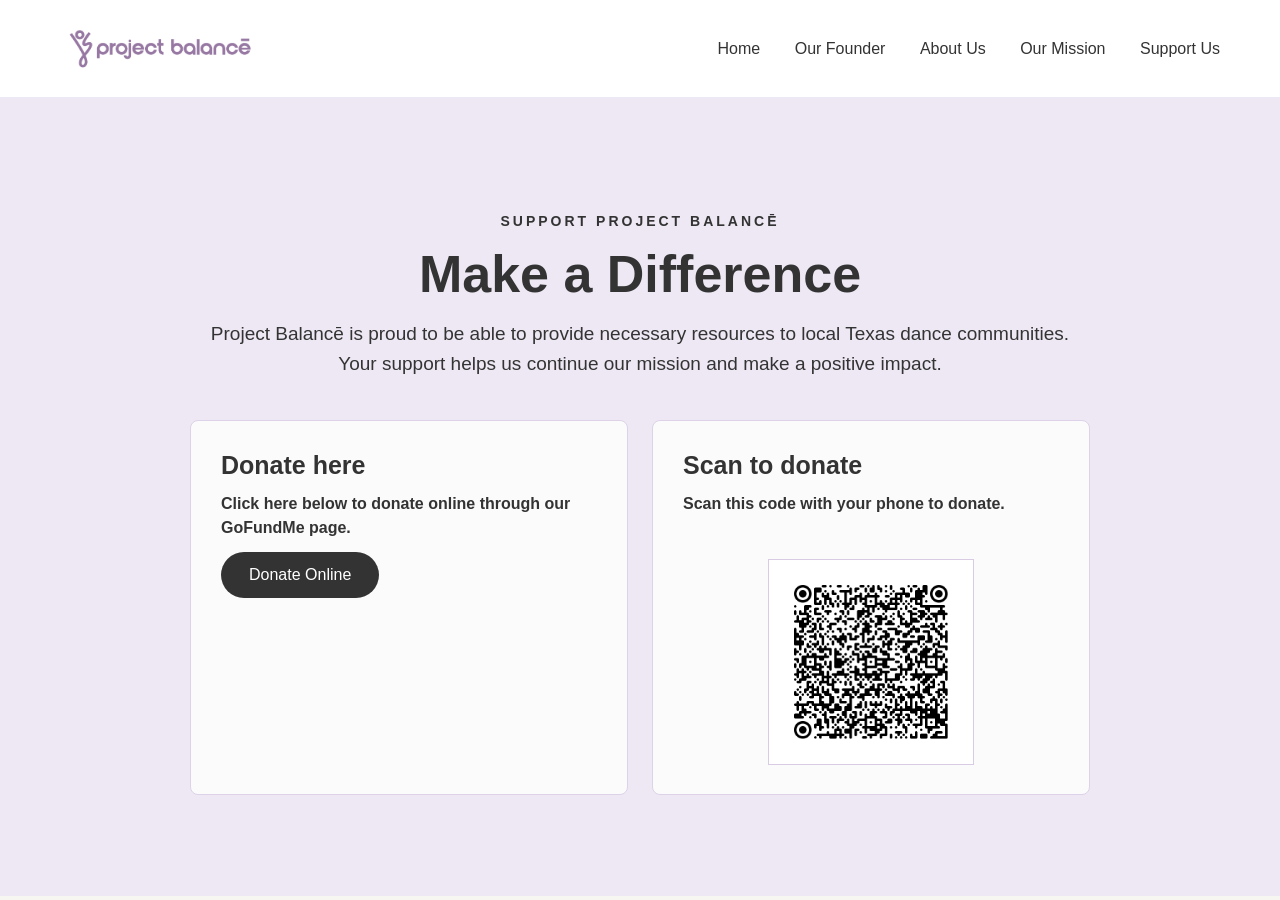
==== donate.html @ 3325b194 "Add files via upload" ====
<!DOCTYPE html>
<html>
<head>
    <meta charset="UTF-8">
    <meta name="viewport" content="width=device-width, initial-scale=1.0">
    <title>Donate | Project Balance</title>
    <link rel="stylesheet" href="style.css">
</head>

<body>

<header>
    <div class="logo">
        <a href="index.html">
            <img src="logo.png" alt="Project Balancē logo">
        </a>
    </div>

    <nav>
        <a href="index.html">Home</a>
        <a href="founder.html">Our Founder</a>
        <a href="index.html#about">About Us</a>
        <a href="mission.html">Our Mission</a>
        <a href="donate.html">Support Us</a>
    </nav>
</header>

<main class="donate-page">
    <section class="donate-content">
        <p class="small-title">SUPPORT PROJECT BALANCĒ</p>
        <h1>Make a Difference</h1>
        <p class="donate-text">
            Project Balancē is proud to be able to provide necessary resources to local Texas dance communities. Your support helps us continue our mission and make a positive impact. 
        </p>

        <div class="donation-options">
            <div class="donation-option">
                <h2>Donate here</h2>
                <p class="donate-prompt">Click here below to donate online through our GoFundMe page.</p>
                <a href="https://www.gofundme.com/f/donate-to-project-balance-for-local-texas-dance-communities?utm_campaign=three_word_link&utm_medium=customer&utm_source=three_word_link_posters" class="button" target="_blank" rel="noopener noreferrer">Donate Online</a>
            </div>

            <div class="donation-option">
                <h2>Scan to donate</h2>
                <p class="donate-prompt">Scan this code with your phone to donate.</p>
                <img src="qr.png" alt="QR code to donate to Project Balancē" class="qr-placeholder">
            </div>
        </div>

    </section>
</main>

</body>
</html>
---- style.css ----
body {
    margin: 0;
    font-family: avenir, "avenir next", helvetica, Arial, sans-serif;
    background-color: #f8f6f1;
    color: #333333;
}
header {
    background-color: white;
    padding: 20px 60px;

    display: flex;
    justify-content: space-between;
    align-items: center;
}

header h1 {
    margin: 0;
    font-size: 28px;
}

nav a {
    color: #333333;
    text-decoration: none;
    margin-left: 30px;
    font-size: 16px;
}

nav a:hover {
    color: #8a6f9f;
}
.hero {
    min-height: 600px;
    display: flex;
    align-items: center;
    padding: 0 60px;
    background-color: #eee8f4;
}

.hero-content {
    max-width: 650px;
}

.small-title {
    font-size: 14px;
    letter-spacing: 3px;
    font-weight: bold;
}

.hero h2 {
    font-size: 20px;
    line-height: 1.1;
    margin: 15px 0 20px;
}

.hero-text {
    font-size: 15px;
    line-height: 1.6;
    max-width: 550px;
    margin-bottom: 35px;
}

.donate-prompt {
    margin: 0 0 12px;
    font-size: 16px;
    font-weight: bold;
}

.button {
    display: inline-block;
    background-color: #333333;
    color: white;
    text-decoration: none;
    padding: 14px 28px;
    border-radius: 30px;
}

.button:hover {
    background-color: #8a6f9f;
}

.mission-page {
    padding: 80px 60px;
    box-sizing: border-box;
}

.mission-intro {
    max-width: 820px;
    margin: 0 auto 48px;
    text-align: center;
}

.mission-intro h1 {
    font-size: clamp(2.4rem, 4vw, 4rem);
    margin: 12px 0 18px;
}

.mission-intro p:not(.small-title) {
    font-size: 18px;
    line-height: 1.7;
}

.mission-focus {
    display: grid;
    grid-template-columns: repeat(2, minmax(0, 1fr));
    gap: 32px;
    width: min(1200px, 100%);
    margin: 0 auto;
}

.mission-focus article {
    background-color: #fbfbfb;
    border: 1px solid #ddd2e7;
    border-radius: 12px;
    padding: 32px 28px;
    display: flex;
    flex-direction: column;
    min-height: 440px;
}

.mission-focus h2 {
    margin-top: 0;
    font-size: clamp(2rem, 3vw, 2.8rem);
}

.mission-focus p {
    font-size: 18px;
    line-height: 1.7;
    margin: 0;
}

@media (max-width: 720px) {
    .mission-page {
        padding: 60px 24px;
    }

    .mission-focus {
        grid-template-columns: 1fr;
    }
}

.about {
    padding: 100px 60px;
    background-color: #fbfbfb;
}

.about-content {
    max-width: 750px;
    margin: 0 auto;
    text-align: center;
}

.about h2 {
    font-size: 42px;
    margin: 15px 0 25px;
}

.about p {
    font-size: 18px;
    line-height: 1.7;
}
.logo img {
    width: 200px;
    height: auto;
    display: block;
}
.logo2 img {
    width: 450px;
    height: auto;
    display: block;
}
.hero-content img {
    width: 450px;
    height: auto;
}

.donate-page {
    min-height: calc(100vh - 101px);
    display: flex;
    align-items: center;
    justify-content: center;
    padding: 80px 60px;
    box-sizing: border-box;
    background-color: #eee8f4;
}

.donate-content {
    width: min(900px, 100%);
    text-align: center;
}

.donate-content h1 {
    font-size: 52px;
    margin: 15px 0;
}

.donate-text {
    font-size: 19px;
    line-height: 1.6;
    margin: 0 auto 40px;
}

.donation-options {
    display: grid;
    grid-template-columns: repeat(2, minmax(0, 1fr));
    gap: 24px;
    text-align: left;
}

.donation-option {
    padding: 30px;
    background-color: #fbfbfb;
    border: 1px solid #ddd2e7;
    border-radius: 8px;
}

.donation-option h2 {
    margin: 0 0 12px;
    font-size: 25px;
}

.founder {
    display: grid;
    grid-template-columns: 180px 1fr;
    gap: 32px;
    align-items: center;
    max-width: 700px;
    margin: 70px auto 0;
    text-align: left;
}

.founder-photo,
.founder-page-photo {
    display: grid;
    place-items: center;
    box-sizing: border-box;
    background-color: #eee8f4;
    border: 1px solid #ddd2e7;
    color: #755290;
    font-size: 13px;
    font-weight: bold;
    text-align: center;
}

.founder-photo {
    width: 180px;
    aspect-ratio: 1;
    padding: 20px;
}

.founder-info h3 {
    margin: 0 0 12px;
    font-size: 30px;
}

.founder-info p {
    margin-top: 0;
}

.founder-info .button {
    margin-top: 8px;
}

.founder-page {
    min-height: calc(100vh - 101px);
    display: flex;
    align-items: center;
    justify-content: center;
    padding: 80px 60px;
    box-sizing: border-box;
    background-color: #eee8f4;
}

.founder-page-content {
    display: grid;
    grid-template-columns: 340px minmax(0, 520px);
    gap: 55px;
    align-items: center;
    width: min(960px, 100%);
}

.founder-page-photo {
    width: 340px;
    height: auto;
    max-width: 100%;
    padding: 0;
    border: none;
    display: block;
}

.founder-page-info h1 {
    margin: 15px 0 22px;
    font-size: 52px;
}

.founder-page-info p:not(.small-title) {
    font-size: 18px;
    line-height: 1.7;
}

.founder-page-info .button {
    margin-top: 12px;
}

.donation-option p {
    min-height: 48px;
    line-height: 1.5;
}

.qr-placeholder {
    width: 180px;
    aspect-ratio: 1;
    display: grid;
    place-items: center;
    margin: 20px auto 0;
    background-color: white;
    border: 12px solid white;
    outline: 1px solid #d8cbe3;
    background-image: repeating-linear-gradient(45deg, #333 0 5px, transparent 5px 10px);
    color: white;
    text-align: center;
}

.qr-placeholder span {
    padding: 7px;
    background-color: #755290;
    font-size: 11px;
    font-weight: bold;
    letter-spacing: 1px;
}

.mission-page {
    min-height: calc(100vh - 101px);
    padding: 90px 60px;
    box-sizing: border-box;
    background-color: #eee8f4;
    text-align: center;
}

.mission-intro {
    max-width: 760px;
    margin: 0 auto;
}

.mission-intro h1 {
    margin: 18px 0 24px;
    font-size: 46px;
    line-height: 1.15;
}

.mission-intro > p:last-child {
    font-size: 19px;
    line-height: 1.7;
}

.mission-focus {
    display: grid;
    grid-template-columns: 1fr;
    gap: 28px;
    width: min(900px, 100%);
    margin: 55px auto 40px;
    text-align: left;
}

.mission-focus article {
    padding: 30px 28px;
    background-color: #fbfbfb;
    border: 1px solid #ddd2e7;
    border-radius: 12px;
    min-height: 0;
}

.mission-focus h2 {
    margin: 0 0 12px;
    font-size: 28px;
}

.mission-focus p {
    margin: 0;
    line-height: 1.7;
    font-size: 18px;
}

.about {
    padding: 100px 60px;
    background-color: #fbfbfb;
}

@media (max-width: 700px) {
    header {
        padding: 20px;
        flex-direction: column;
        gap: 20px;
    }

    nav a {
        margin: 0 8px;
    }

    .donate-page {
        padding: 60px 20px;
    }

    .donate-content h1 {
        font-size: 40px;
    }

    .donation-options {
        grid-template-columns: 1fr;
    }

    .mission-page {
        padding: 60px 20px;
    }

    .mission-intro h1 {
        font-size: 36px;
    }

    .mission-focus {
        display: grid;
        grid-template-columns: 1fr;
        margin-top: 40px;
    }

    .mission-focus article {
        flex: none;
    }

    .founder {
        grid-template-columns: 1fr;
        gap: 24px;
        text-align: center;
    }

    .founder-photo {
        margin: 0 auto;
    }

    .founder-page {
        padding: 60px 20px;
    }

    .founder-page-content {
        grid-template-columns: 1fr;
        gap: 30px;
        text-align: center;
    }

    .founder-page-photo {
        width: min(340px, 100%);
        height: auto;
        margin: 0 auto;
    }

    .founder-page-info h1 {
        font-size: 40px;
    }
}
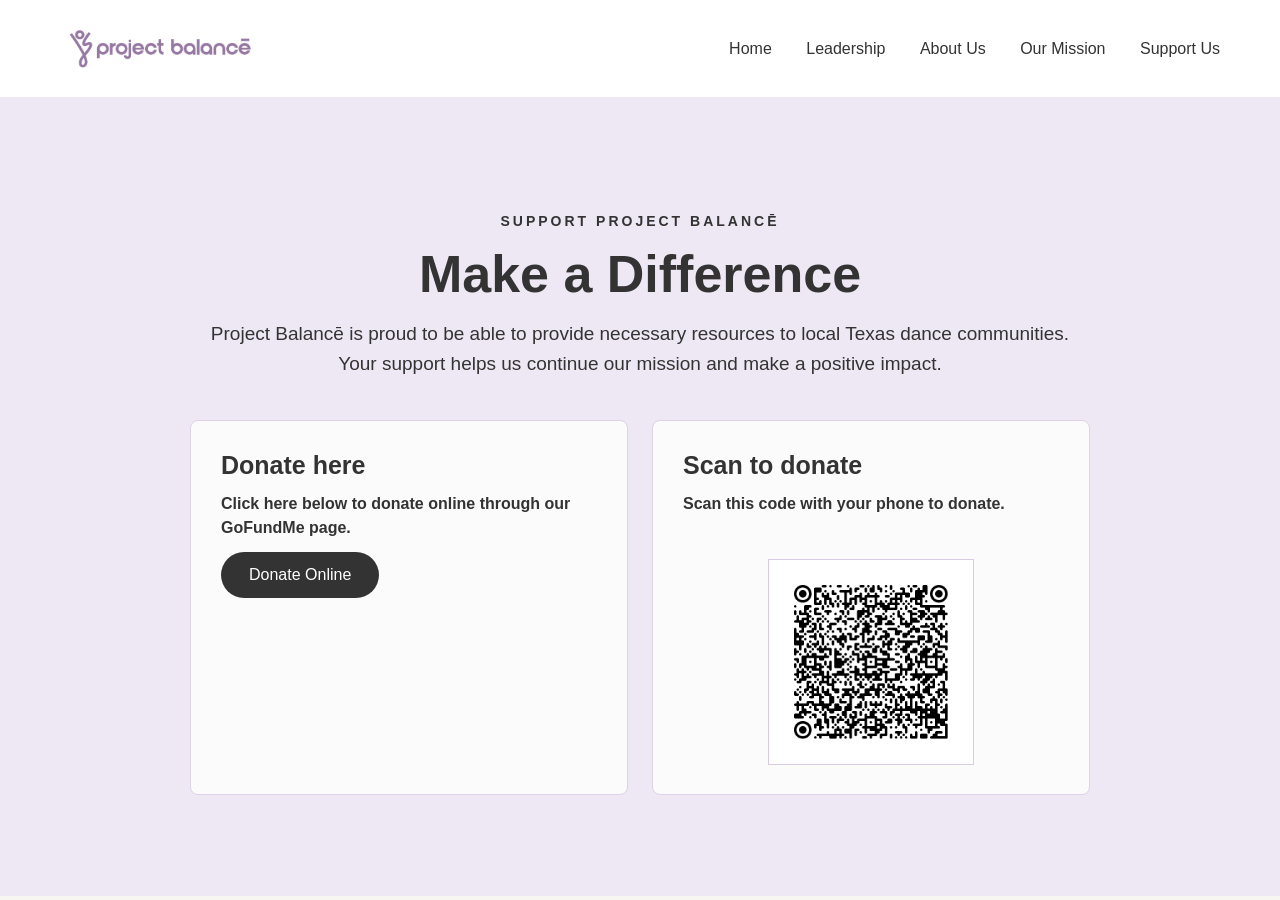
==== commit 4b86d328: "Update Project Balance website" ====
--- a/donate.html
+++ b/donate.html
@@ -18,7 +18,7 @@
 
     <nav>
         <a href="index.html">Home</a>
-        <a href="founder.html">Our Founder</a>
+        <a href="leadership.html">Leadership</a>
         <a href="index.html#about">About Us</a>
         <a href="mission.html">Our Mission</a>
         <a href="donate.html">Support Us</a>
--- a/style.css
+++ b/style.css
@@ -292,13 +292,53 @@
     font-size: 52px;
 }
 
-.founder-page-info p:not(.small-title) {
+.role-label {
+    margin: 0;
+    font-size: 16px;
+    font-weight: 700;
+    letter-spacing: 1px;
+    text-transform: uppercase;
+    color: #755290;
+}
+
+.founder-page-info p:not(.small-title):not(.role-label) {
     font-size: 18px;
     line-height: 1.7;
 }
 
 .founder-page-info .button {
     margin-top: 12px;
+}
+
+.leadership-roster {
+    margin-top: 28px;
+    display: grid;
+    grid-template-columns: repeat(3, minmax(0, 1fr));
+    gap: 18px;
+}
+
+.leadership-role {
+    background-color: rgba(255, 255, 255, 0.5);
+    border: 1px solid #ddd2e7;
+    border-radius: 12px;
+    padding: 20px 18px;
+}
+
+.leadership-role h2 {
+    margin: 0 0 10px;
+    font-size: 22px;
+}
+
+.leadership-role p {
+    margin: 0;
+    font-size: 16px;
+    line-height: 1.5;
+}
+
+@media (max-width: 720px) {
+    .leadership-roster {
+        grid-template-columns: 1fr;
+    }
 }
 
 .donation-option p {
